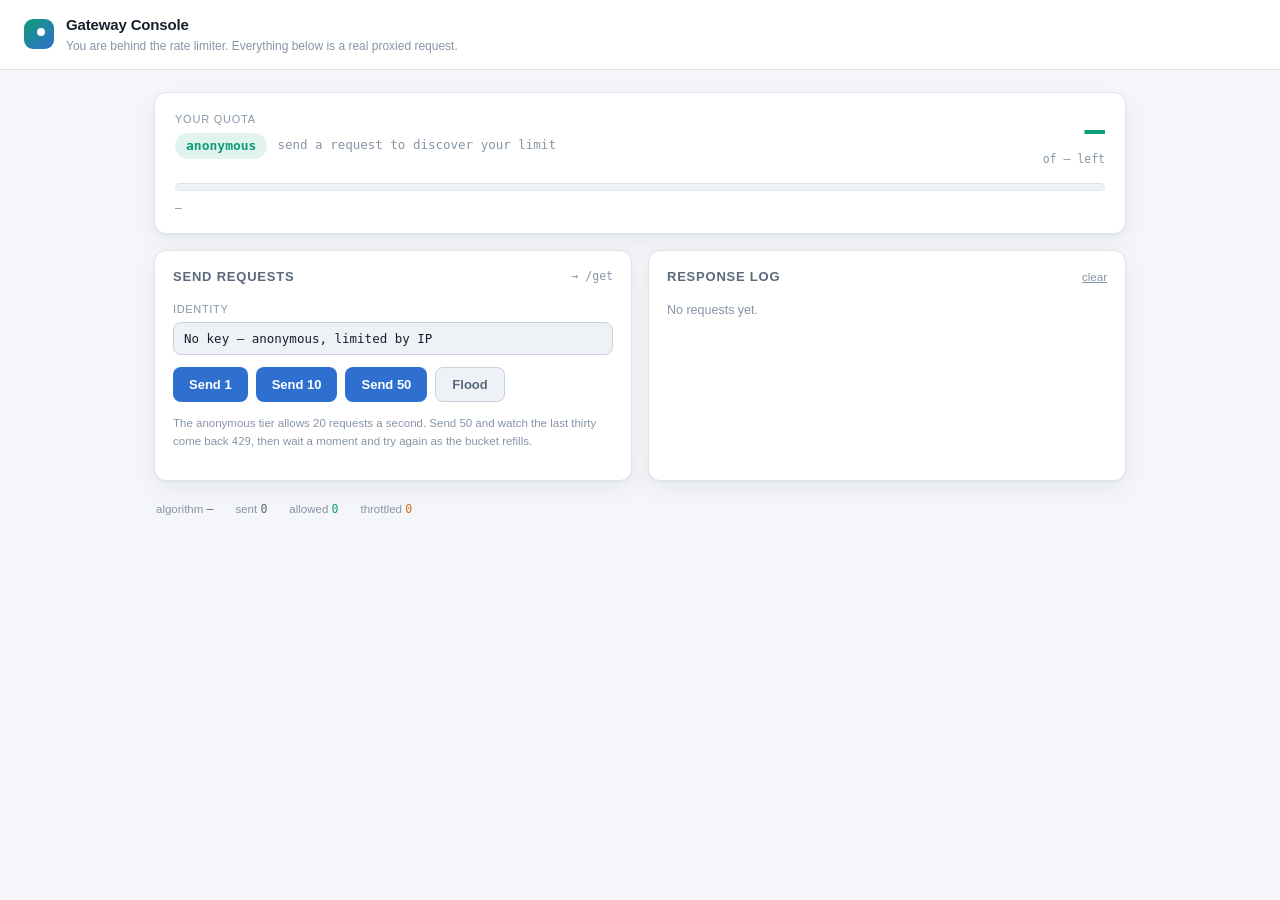
==== internal/console/static/index.html @ 046a85dd "console: add a caller-facing UI on the proxy listener Hitting the proxy port directly shows the upst" ====
<!doctype html>
<html lang="en">
<head>
  <meta charset="utf-8">
  <meta name="viewport" content="width=device-width, initial-scale=1">
  <title>Gateway Console</title>
  <link rel="stylesheet" href="style.css">
  <link rel="icon" href="data:image/svg+xml,<svg xmlns='http://www.w3.org/2000/svg' viewBox='0 0 100 100'><text y='.9em' font-size='90'>🚦</text></svg>">
</head>
<body>

<header class="topbar">
  <div class="brand">
    <span class="brand-mark" aria-hidden="true"></span>
    <div>
      <h1>Gateway Console</h1>
      <p class="brand-sub">You are behind the rate limiter. Everything below is a real proxied request.</p>
    </div>
  </div>
  <a class="dash-link" id="dashboard-link" href="#" target="_blank" rel="noopener">
    Operator dashboard →
  </a>
</header>

<main>

  <!-- Quota meter -->
  <section class="card meter-card">
    <div class="meter-head">
      <div>
        <p class="eyebrow">Your quota</p>
        <p class="tier-line">
          <span id="tier-badge" class="tier-badge">anonymous</span>
          <span class="tier-detail" id="tier-detail">send a request to discover your limit</span>
        </p>
      </div>
      <div class="meter-figure">
        <span class="meter-remaining" id="meter-remaining">—</span>
        <span class="meter-of">of <span id="meter-limit">—</span> left</span>
      </div>
    </div>

    <div class="meter-track" role="progressbar" aria-labelledby="meter-remaining">
      <div class="meter-fill" id="meter-fill"></div>
    </div>

    <p class="meter-foot">
      <span id="reset-text">—</span>
      <span class="meter-status" id="last-status"></span>
    </p>
  </section>

  <div class="split">

    <!-- Controls -->
    <section class="card">
      <div class="card-head">
        <h2>Send requests</h2>
        <span class="hint" id="probe-label">→ /get</span>
      </div>

      <div class="field">
        <label for="api-key">Identity</label>
        <select id="api-key">
          <option value="">No key — anonymous, limited by IP</option>
          <option value="demo-free-key">demo-free-key — free tier</option>
          <option value="demo-pro-key">demo-pro-key — pro tier</option>
          <option value="demo-internal-key">demo-internal-key — internal tier</option>
          <option value="__custom">Custom key…</option>
        </select>
      </div>

      <div class="field" id="custom-key-field" hidden>
        <label for="custom-key">Custom key</label>
        <input type="text" id="custom-key" placeholder="sent as X-API-Key" autocomplete="off">
      </div>

      <div class="button-row">
        <button class="btn" data-send="1">Send 1</button>
        <button class="btn" data-send="10">Send 10</button>
        <button class="btn" data-send="50">Send 50</button>
        <button class="btn btn-toggle" id="flood">Flood</button>
      </div>

      <p class="note" id="hint-text">
        The anonymous tier allows 20 requests a second. Send 50 and watch the
        last thirty come back <code>429</code>, then wait a moment and try again
        as the bucket refills.
      </p>

      <div class="dots" id="dots" aria-live="polite"></div>
    </section>

    <!-- Live log -->
    <section class="card">
      <div class="card-head">
        <h2>Response log</h2>
        <button class="link-btn" id="clear-log">clear</button>
      </div>
      <div class="log" id="log">
        <p class="empty">No requests yet.</p>
      </div>
    </section>

  </div>

  <footer class="foot">
    <span>algorithm <strong id="algorithm">—</strong></span>
    <span>sent <strong id="total-sent">0</strong></span>
    <span>allowed <strong class="ok" id="total-allowed">0</strong></span>
    <span>throttled <strong class="warn" id="total-throttled">0</strong></span>
  </footer>

</main>

<script src="app.js"></script>
</body>
</html>
---- internal/console/static/style.css ----
/* Gateway console — the caller's view.
   Shares the dashboard's palette, but lighter and more "product" than "ops",
   because this is the page an API consumer would be shown. */

:root {
  --bg: #0b0f14;
  --bg-raised: #121821;
  --bg-inset: #0e141c;
  --border: #1e2733;
  --border-strong: #2a3644;

  --text: #e4ebf3;
  --text-dim: #8b9bad;
  --text-faint: #5b6b7d;

  --ok: #2dd4a7;
  --ok-soft: rgba(45, 212, 167, 0.14);
  --warn: #f6a13c;
  --warn-soft: rgba(246, 161, 60, 0.14);
  --danger: #f2555a;
  --accent: #5b9dff;

  --radius: 12px;
  --radius-sm: 8px;
  --shadow: 0 1px 2px rgba(0, 0, 0, 0.4), 0 8px 24px rgba(0, 0, 0, 0.25);

  --mono: ui-monospace, SFMono-Regular, "SF Mono", Menlo, Consolas, monospace;
  --sans: -apple-system, BlinkMacSystemFont, "Segoe UI", Roboto, Helvetica, Arial, sans-serif;
}

@media (prefers-color-scheme: light) {
  :root {
    --bg: #f4f6f9;
    --bg-raised: #ffffff;
    --bg-inset: #eef1f6;
    --border: #dfe4ec;
    --border-strong: #c9d1dd;

    --text: #16202c;
    --text-dim: #5a6a7c;
    --text-faint: #8695a6;

    --ok: #0f9d76;
    --ok-soft: rgba(15, 157, 118, 0.12);
    --warn: #c9761a;
    --warn-soft: rgba(201, 118, 26, 0.12);
    --danger: #d13b41;
    --accent: #2f6fd0;

    --shadow: 0 1px 2px rgba(16, 32, 48, 0.06), 0 8px 24px rgba(16, 32, 48, 0.06);
  }
}

* { box-sizing: border-box; }

/* A display rule outranks the hidden attribute; force it down explicitly. */
[hidden] { display: none !important; }

body {
  margin: 0;
  background: var(--bg);
  color: var(--text);
  font-family: var(--sans);
  font-size: 14px;
  line-height: 1.5;
  -webkit-font-smoothing: antialiased;
}

h1, h2 { margin: 0; font-weight: 600; letter-spacing: -0.01em; }
h1 { font-size: 15px; }
h2 { font-size: 13px; text-transform: uppercase; letter-spacing: 0.06em; color: var(--text-dim); }
p { margin: 0; }
code { font-family: var(--mono); font-size: 0.92em; }

/* --- top bar --------------------------------------------------------------- */

.topbar {
  display: flex;
  align-items: center;
  justify-content: space-between;
  gap: 16px;
  flex-wrap: wrap;
  padding: 14px 24px;
  background: var(--bg-raised);
  border-bottom: 1px solid var(--border);
}

.brand { display: flex; align-items: center; gap: 12px; }

.brand-mark {
  width: 30px; height: 30px;
  border-radius: 9px;
  background: linear-gradient(140deg, var(--ok), var(--accent));
  flex: none;
  position: relative;
}
.brand-mark::after {
  content: "";
  position: absolute;
  inset: 9px 9px auto auto;
  width: 8px; height: 8px;
  border-radius: 50%;
  background: var(--bg-raised);
}

.brand-sub { font-size: 12px; color: var(--text-faint); }

.dash-link {
  font-size: 12.5px;
  color: var(--accent);
  text-decoration: none;
  border: 1px solid var(--border-strong);
  border-radius: 999px;
  padding: 6px 14px;
  white-space: nowrap;
}
.dash-link:hover { border-color: var(--accent); }

/* --- layout ---------------------------------------------------------------- */

main {
  max-width: 1020px;
  margin: 0 auto;
  padding: 22px 24px 40px;
  display: flex;
  flex-direction: column;
  gap: 16px;
}

.card {
  background: var(--bg-raised);
  border: 1px solid var(--border);
  border-radius: var(--radius);
  padding: 16px 18px;
  box-shadow: var(--shadow);
}

.card-head {
  display: flex;
  align-items: center;
  justify-content: space-between;
  gap: 12px;
  margin-bottom: 14px;
}

.hint { font-size: 11.5px; color: var(--text-faint); font-family: var(--mono); }

.split { display: grid; grid-template-columns: 1fr 1fr; gap: 16px; }
@media (max-width: 820px) { .split { grid-template-columns: 1fr; } }

/* --- quota meter ------------------------------------------------------------ */

.meter-card { padding: 18px 20px 16px; }

.meter-head {
  display: flex;
  align-items: flex-start;
  justify-content: space-between;
  gap: 16px;
  flex-wrap: wrap;
  margin-bottom: 14px;
}

.eyebrow {
  font-size: 11px;
  text-transform: uppercase;
  letter-spacing: 0.07em;
  color: var(--text-faint);
}

.tier-line { display: flex; align-items: center; gap: 10px; margin-top: 6px; flex-wrap: wrap; }

.tier-badge {
  font-family: var(--mono);
  font-size: 13px;
  font-weight: 600;
  padding: 3px 11px;
  border-radius: 999px;
  background: var(--ok-soft);
  color: var(--ok);
}
.tier-detail { font-size: 12.5px; color: var(--text-faint); font-family: var(--mono); }

.meter-figure { text-align: right; }
.meter-remaining {
  display: block;
  font-family: var(--mono);
  font-size: 34px;
  font-weight: 600;
  line-height: 1.1;
  color: var(--ok);
  font-variant-numeric: tabular-nums;
}
.meter-remaining.low { color: var(--warn); }
.meter-remaining.empty { color: var(--danger); }
.meter-of { font-size: 11.5px; color: var(--text-faint); font-family: var(--mono); }

.meter-track {
  height: 8px;
  border-radius: 5px;
  background: var(--bg-inset);
  border: 1px solid var(--border);
  overflow: hidden;
}
.meter-fill {
  height: 100%;
  width: 0;
  background: var(--ok);
  transition: width 220ms ease, background-color 220ms ease;
}
.meter-fill.low { background: var(--warn); }
.meter-fill.empty { background: var(--danger); }

.meter-foot {
  display: flex;
  justify-content: space-between;
  gap: 12px;
  margin-top: 9px;
  font-size: 11.5px;
  font-family: var(--mono);
  color: var(--text-faint);
}
.meter-status.ok { color: var(--ok); }
.meter-status.warn { color: var(--warn); }

/* --- controls --------------------------------------------------------------- */

.field { display: flex; flex-direction: column; gap: 5px; margin-bottom: 12px; }
.field label {
  font-size: 11px;
  text-transform: uppercase;
  letter-spacing: 0.06em;
  color: var(--text-faint);
}

select, input[type="text"] {
  width: 100%;
  background: var(--bg-inset);
  color: var(--text);
  border: 1px solid var(--border-strong);
  border-radius: var(--radius-sm);
  padding: 8px 10px;
  font-family: var(--mono);
  font-size: 12.5px;
}
select { appearance: none; cursor: pointer; }
select:focus-visible, input:focus-visible, .btn:focus-visible, .link-btn:focus-visible {
  outline: 2px solid var(--accent);
  outline-offset: 2px;
}

.button-row { display: flex; gap: 8px; flex-wrap: wrap; }

.btn {
  background: var(--accent);
  color: #fff;
  border: 0;
  border-radius: var(--radius-sm);
  padding: 9px 16px;
  font-size: 13px;
  font-weight: 600;
  cursor: pointer;
  transition: filter 120ms ease;
}
.btn:hover:not(:disabled) { filter: brightness(1.12); }
.btn:disabled { opacity: 0.5; cursor: progress; }

.btn-toggle { background: var(--bg-inset); color: var(--text-dim); border: 1px solid var(--border-strong); }
.btn-toggle.active { background: var(--danger); color: #fff; border-color: var(--danger); }

.link-btn {
  background: none;
  border: 0;
  color: var(--text-faint);
  font-size: 11.5px;
  cursor: pointer;
  padding: 0;
  text-decoration: underline;
}
.link-btn:hover { color: var(--text-dim); }

.note { margin-top: 13px; font-size: 11.5px; color: var(--text-faint); line-height: 1.55; }

.dots { display: flex; flex-wrap: wrap; gap: 3px; margin-top: 13px; }
.dot {
  width: 11px; height: 11px;
  border-radius: 2.5px;
  background: var(--ok);
  animation: pop 200ms ease backwards;
}
.dot.rejected { background: var(--warn); }
.dot.failed { background: var(--danger); }

@keyframes pop {
  from { transform: scale(0.4); opacity: 0; }
  to   { transform: scale(1); opacity: 1; }
}
@media (prefers-reduced-motion: reduce) { .dot { animation: none; } }

/* --- log --------------------------------------------------------------------- */

.log {
  max-height: 320px;
  overflow-y: auto;
  font-family: var(--mono);
  font-size: 11.5px;
}

.log-row {
  display: grid;
  grid-template-columns: auto auto 1fr auto;
  gap: 10px;
  align-items: baseline;
  padding: 5px 2px;
  border-bottom: 1px solid var(--border);
}
.log-row:last-child { border-bottom: 0; }

.log-time { color: var(--text-faint); }
.log-status {
  font-weight: 600;
  padding: 1px 7px;
  border-radius: 4px;
  font-size: 11px;
}
.log-status.s200 { background: var(--ok-soft); color: var(--ok); }
.log-status.s429 { background: var(--warn-soft); color: var(--warn); }
.log-status.err  { background: rgba(242, 85, 90, 0.14); color: var(--danger); }
.log-detail { color: var(--text-dim); }
.log-remaining { color: var(--text-faint); }

.empty { color: var(--text-faint); font-size: 12.5px; font-family: var(--sans); }

/* --- footer ------------------------------------------------------------------ */

.foot {
  display: flex;
  gap: 22px;
  flex-wrap: wrap;
  padding: 4px 2px;
  font-size: 11.5px;
  color: var(--text-faint);
}
.foot strong { font-family: var(--mono); font-weight: 500; color: var(--text-dim); }
.foot .ok { color: var(--ok); }
.foot .warn { color: var(--warn); }
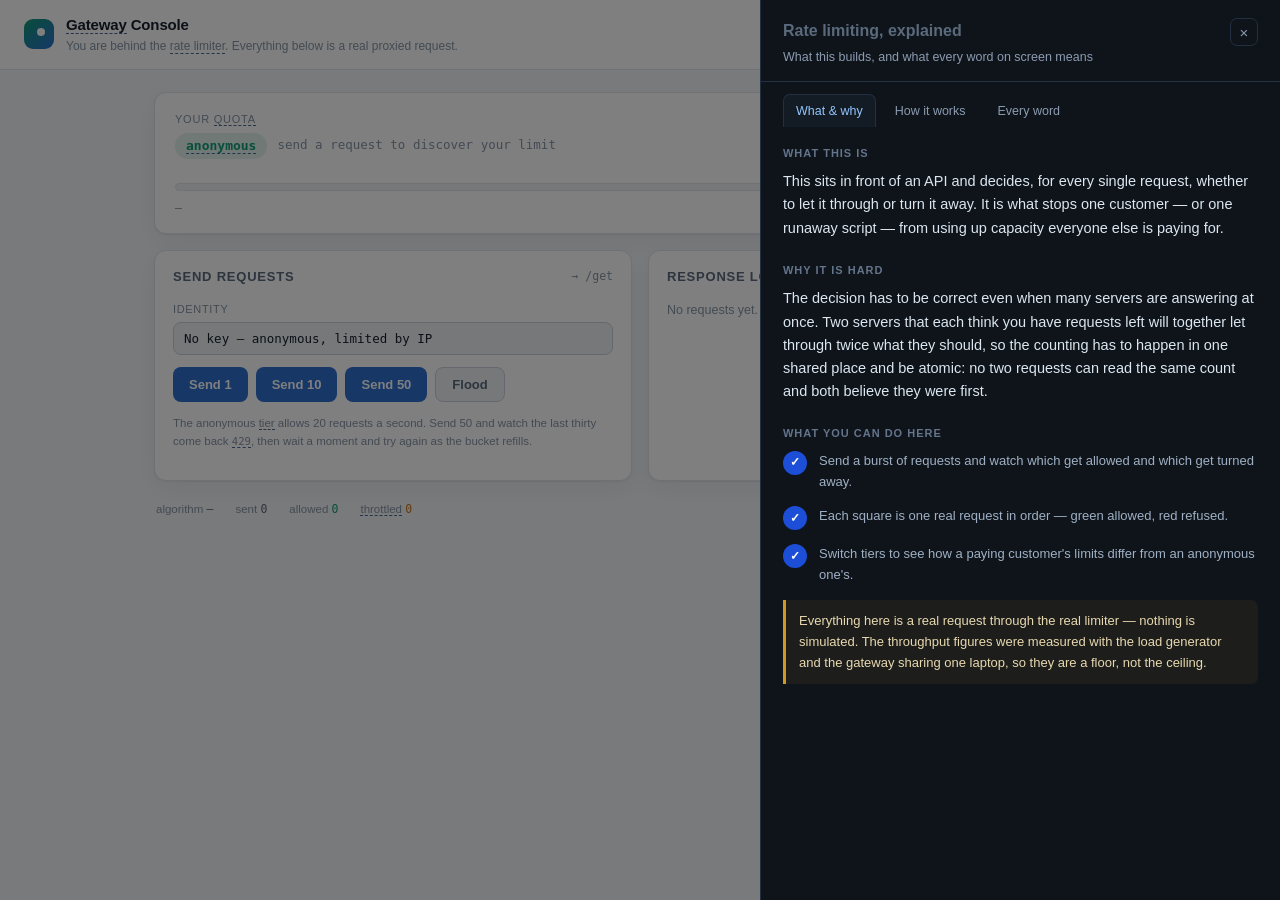
==== commit ae6b74a3: "Add a plain-English explainer layer to the dashboard Every dashboard in this portfolio assumed the r" ====
--- a/internal/console/static/index.html
+++ b/internal/console/static/index.html
@@ -114,5 +114,6 @@
 </main>
 
 <script src="app.js"></script>
+<script src="explain.js" defer></script>
 </body>
 </html>
